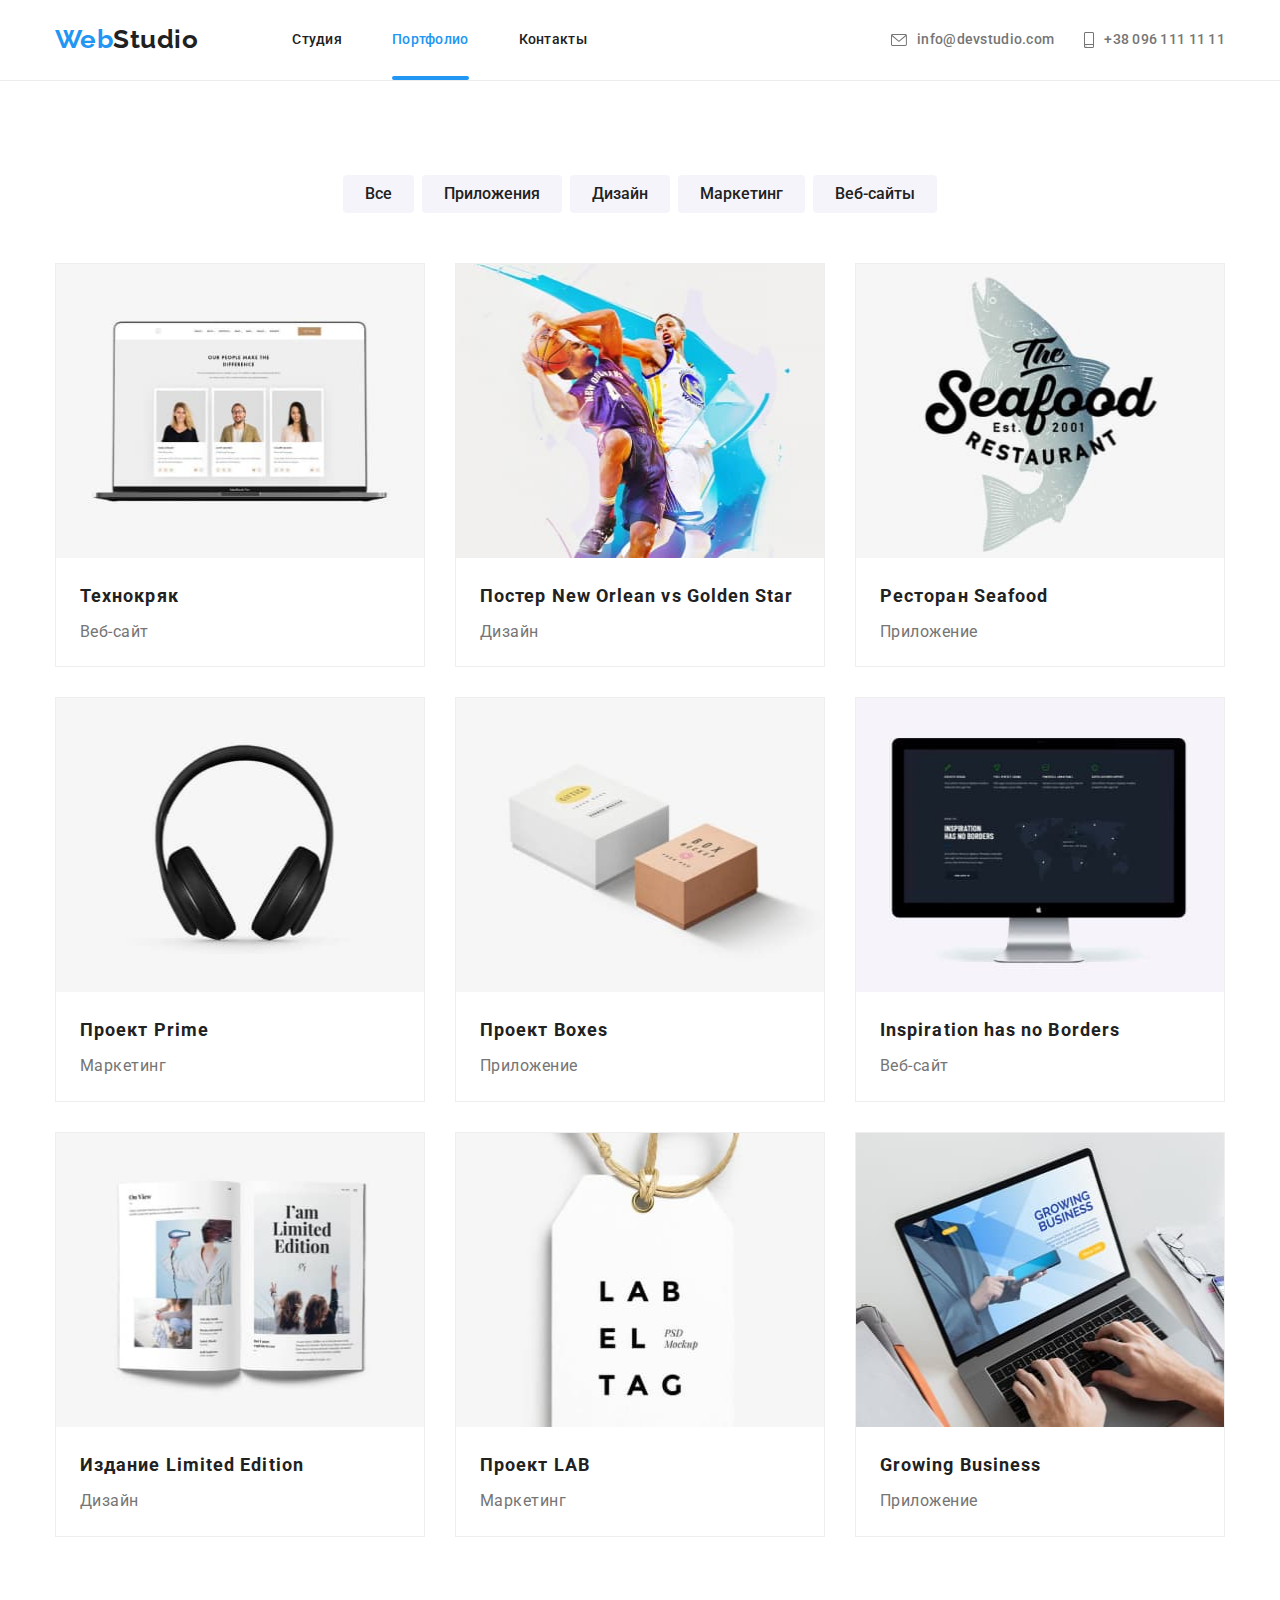
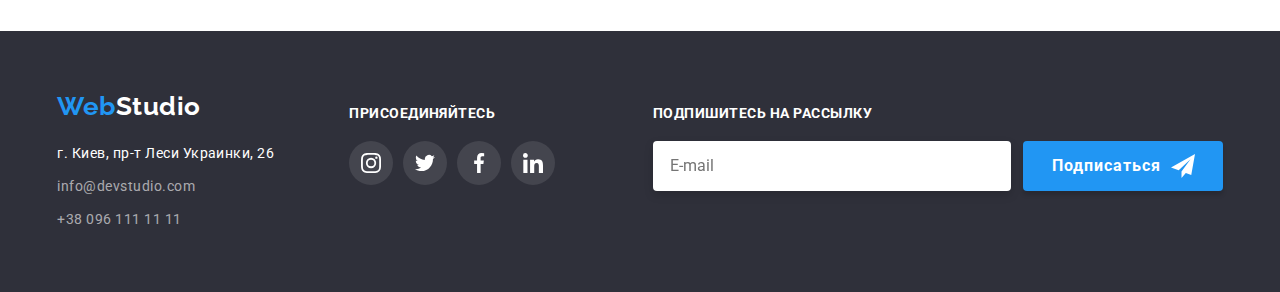
==== portfolio.html @ 0f5f6a6c "work-21-10" ====
<!DOCTYPE html>
<html lang="ru">
  <head>
    <meta charset="UTF-8" />
    <meta name="viewport" content="width=device-width, initial-scale=1.0" />
    <title>WebStudio</title>
    <link
      href="https://fonts.googleapis.com/css2?family=Raleway:ital,wght@0,400;0,500;0,700;1,400;1,500;1,700&family=Roboto:ital,wght@0,400;0,500;0,700;0,900;1,400;1,500;1,700;1,900&display=swap"
      rel="stylesheet">
    <link rel="stylesheet" href="https://cdnjs.cloudflare.com/ajax/libs/modern-normalize/1.0.0/modern-normalize.min.css">
       <link rel="stylesheet" href="./css/styles.css" />
  </head>
  <body>
    <!-- header -->
    <header class="header">
      <div class="container">
        <a class="logo" href="./index.html">Web<span class="logo-text">Studio</span></a>
        <nav>
          <ul class="menu">
            <li class="menu-item">
              <a class="link" href="./index.html">Студия</a>
            </li>
            <li class="menu-item">
              <a class="link current" href="./portfolio.html">Портфолио</a>
            </li>
            <li class="menu-item">
              <a class="link" href="#address">Контакты</a>
            </li>
          </ul>
        </nav>
    
        <ul class="contacts">
          <li class="contacts-item">
            <a class="address-link" href="mailto:info@devstudio.com"><svg class="address-link-icon" width="16px"
                height="12px">
                <use href="./images/sprite.svg#icon-envelope"></use>
              </svg>
              info@devstudio.com</a>
          </li>
          <li class="contacts-item">
            <a class="address-link" href="tel:+380961111111"><svg class="address-link-icon" width="10px" height="16px">
                <use href="./images/sprite.svg#icon-smartphone"></use>
              </svg>+38 096 111 11 11</a>
          </li>
        </ul>
      </div>
    </header>
     <!-- portfolio -->
    <main>
      <section class="portfolio">
        <div class="container portfolio-padding">
          <h1 hidden>Портфолио</h1>
          <ul class="filter">
            <li class="filter-items"> <button class="link-filter" type="button">Все</button></li>
            <li class="filter-items"> <button class="link-filter" type="button">Приложения</button></li>
            <li class="filter-items"> <button class="link-filter" type="button">Дизайн</button></li>
            <li class="filter-items"> <button class="link-filter" type="button">Маркетинг</button></li>
            <li class="filter-items"> <button class="link-filter" type="button">Веб-сайты</button></li>
          </ul>
            <ul class="content">
              <li class="content-items">
                <a class="link" href="">
                  <div class="content-overlay">
                    <img class="img-block" src="./images/portfolio/image1.jpg" width="368" height="294" alt="Технокряк Веб-сайт" />
                    <p class="description">Технокряк это современная площадка распространения коронавируса. Компании используют эту платформу для цифрового
                    шпионажа и атак на защищённые сервера конкурентов.</p>
                  </div>
                  <h2 class="title">Технокряк</h2>
                  <p class="type">Веб-сайт</p>
                </a>
              </li>
              <li class="content-items">
                <a class="link" href="">
                  <img class="img-block" src="./images/portfolio/image2.jpg" width="368" height="294" alt="Постер Дизайн" />
                  <h2 class="title">Постер New Orlean vs Golden Star</h2>
                  <p class="type">Дизайн</p>
                </a>
              </li>
              <li class="content-items">
                <a class="link" href="">
                  <img class="img-block" src="./images/portfolio/image3.jpg" width="368" height="294" alt="Ресторан Приложение" />
                  <h2 class="title">Ресторан Seafood</h2>
                  <p class="type">Приложение</p>
                </a>
              </li>
              <li class="content-items">
                <a class="link" href="">
                  <img class="img-block" src="./images/portfolio/image4.jpg" width="368" height="294" alt="Проект Прайм Маркетинг" />
                  <h2 class="title">Проект Prime</h2>
                  <p class="type">Маркетинг</p>
                </a>
              </li>
              <li class="content-items">
                <a class="link" href="">
                  <img class="img-block" src="./images/portfolio/image5.jpg" width="368" height="294" alt="Проект Боксес Приложение" />
                  <h2 class="title">Проект Boxes</h2>
                  <p class="type">Приложение</p>
                </a>
              </li>
              <li class="content-items">
                <a class="link" href="">
                  <img class="img-block" src="./images/portfolio/image6.jpg" width="368" height="294" alt="Веб-сайт" />
                  <h2 class="title">Inspiration has no Borders</h2>
                  <p class="type">Веб-сайт</p>
                </a>
              </li>
              <li class="content-items">
                <a class="link" href="">
                  <img class="img-block" src="./images/portfolio/image7.jpg" width="368" height="294" alt="Издание Дизайн" />
                  <h2 class="title">Издание Limited Edition</h2>
                  <p class="type">Дизайн</p>
                </a>
              </li>
              <li class="content-items">
                <a class="link" href="">
                  <img class="img-block" src="./images/portfolio/image8.jpg" width="368" height="294" alt="Проект ЛАБ Маркетинг" />
                  <h2 class="title">Проект LAB</h2>
                  <p class="type">Маркетинг</p>
                </a>
              </li>
              <li class="content-items">
                <a class="link" href="">
                  <img class="img-block" src="./images/portfolio/image9.jpg" width="368" height="294" alt="Приложение" />
                  <h2 class="title">Growing Business</h2>
                  <p class="type">Приложение</p>
                </a>
              </li>
            </ul>
        </div>
      </section>
    </main>
    <!-- footer -->
    <footer class="footer">
      <div class="container footer-padding">
        <div>
          <a class="logo" href="./index.html">Web<span class="logo-text">Studio</span>
          </a>
          <address class="address" id="address">
            <a class="map" href="https://goo.gl/maps/mBAU42XWuLWp58m89" target="_blank" rel="noopener noreferer">г. Киев,
              пр-т
              Леси Украинки, 26</a>
            <a class="link" href="mailto:info@devstudio.com">info@devstudio.com</a>
            <a class="link" href="tel:+380961111111">+38 096 111 11 11</a>
          </address>
        </div>
        <div class="footer-join">
          <p class="footer-join-title">присоединяйтесь</p>
          <ul class="footer-networks">
            <li class="footer-networks-list">
              <a href="https://www.instagram.com/?hl=ru" target="_blank" rel="noopener noreferer"
                class="footer-networks-links"><svg width="20px" height="20px">
                  <use href="./images/sprite.svg#icon-instagram"></use>
                </svg></a>
            </li>
            <li class="team-networks-list">
              <a href="https://twitter.com/?lang=ru" target="_blank" rel="noopener noreferer"
                class="footer-networks-links"><svg width="20px" height="20px">
                  <use href="./images/sprite.svg#icon-twitter"></use>
                </svg></a>
            </li>
            <li class="team-networks-list">
              <a href="https://uk-ua.facebook.com/" target="_blank" rel="noopener noreferer"
                class="footer-networks-links"><svg width="20px" height="20px">
                  <use href="./images/sprite.svg#icon-facebook"></use>
                </svg></a>
            </li>
            <li class="team-networks-list">
              <a href="https://www.linkedin.com/" target="_blank" rel="noopener noreferer"
                class="footer-networks-links"><svg width="20px" height="20px">
                  <use href="./images/sprite.svg#icon-linkedin"></use>
                </svg></a>
            </li>
          </ul>
          
        </div>
        <div class="footer-form-container">
          <form class="footer-form">
            <div class="footer-mai-input">
              <label for="footer-mail">Подпишитесь на рассылку</label>
              <input type="text" name="footer-mail" id="footer-mail" placeholder="E-mail">
            </div>
            
            <button type="submit">Подписаться <svg class="footer-form-icon"
              width="24px" height="24px">
              <use href="./images/sprite.svg#icon-send"></use>
            </svg></button>
          </form>
        </div>
      </div>
    </footer>
      </body>
</html>
---- css/styles.css ----
/* Основной текст  #212121; */
/* вторичный текст #757575; */
/* фон #FFFFFF; */
/* вторисный фон #F5F4FA; */
/* фон header,footer #2F303A; */
/* акцент #2196F3; */
:root {
  --primary-text-color: #212121;
  --secondary-text-color: #757575;
  --primary-bg: #ffffff;
  --secondary-bg: #f5f4fa;
  --heder-footer-bg: #2f303a;
  --accent-color: #2196f3;
}
body {
  color: var(--primary-text-color);
  background-color: var(--primary-bg);
  letter-spacing: 0.03em;
  font-family: Roboto, sans-serif;
}
ul {
  list-style-type: none;
  margin: 0px;
  padding-left: 0;
}
/* content container */
.container {
  width: 1200px;
  margin-left: auto;
  margin-right: auto;
  padding-left: 15px;
  padding-right: 15px;
  /* outline: red solid 1px; */
}
.container.align-center {
  text-align: center;
}
/* header */

.header > .container {
  display: flex;
  align-items: center;
}
.header .menu {
  display: flex;
}
.menu-item {
  position: relative;
}
.menu .menu-item:not(:last-child) {
  margin-right: 50px;
}
.header {
  border-bottom: 1px solid #ececec;
}
.header .logo {
  display: block;
  margin-right: 94px;

  color: var(--accent-color);
  font-family: Raleway, sans-serif;
  font-weight: 700;
  font-size: 26px;
  line-height: 1.2;
  text-decoration: none;
}
.logo > .logo-text {
  color: var(--primary-text-color);
}
.header .link {
  padding-top: 32px;
  padding-bottom: 32px;
  display: block;

  color: var(--primary-text-color);

  font-weight: 500;
  font-size: 14px;
  line-height: 1.14;
  letter-spacing: 0.02em;
  text-decoration: none;

  transition-property: color;
  transition-duration: 250ms;
  transition-timing-function: cubic-bezier(0.4, 0, 0.2, 1);
}
.header .link.current {
  position: relative;

  color: var(--accent-color);
}
.header .link.current::after {
  content: '';
  display: block;
  position: absolute;
  left: 0;
  bottom: 0;

  height: 4px;
  width: 100%;

  background-color: var(--accent-color);
  border-radius: 2px;
}
.header .link:hover,
.link:focus {
  color: var(--accent-color);
}
.header .contacts {
  display: flex;
  margin-left: auto;
  list-style-type: none;
}
.contacts .contacts-item:not(:last-child) {
  margin-right: 30px;
}
.header .address-link {
  display: flex;
  align-items: center;
  padding-top: 32px;
  padding-bottom: 32px;

  color: var(--secondary-text-color);
  fill: #757575;
  font-weight: 500;
  font-size: 14px;
  line-height: 1.14;
  letter-spacing: 0.02em;
  text-decoration: none;

  transition-property: color;
  transition-duration: 250ms;
  transition-timing-function: cubic-bezier(0.4, 0, 0.2, 1);
}
.address-link-icon {
  margin-right: 10px;
}
.header .address-link:hover,
.address-link:focus {
  color: var(--accent-color);
  fill: var(--accent-color);
}
/* hero */
.hero {
  height: 600px;
  max-width: 1600px;
  margin-left: auto;
  margin-right: auto;

  background-image: linear-gradient(
      rgba(47, 48, 58, 0.4),
      rgba(47, 48, 58, 0.4)
    ),
    url(../images/bg-Image.jpg);
  background-color: #c4c4c4;
  background-size: cover;
  background-repeat: no-repeat;
  background-position: center;
}
.hero > .container {
  padding-top: 200px;
  padding-bottom: 200px;
}
.hero .title {
  max-width: 700px;
  margin-top: 0;
  margin-right: auto;
  margin-left: auto;
  margin-bottom: 0;

  color: #ffffff;
  font-weight: 900;
  font-size: 44px;
  line-height: 1.4;
  text-align: center;
  letter-spacing: 0.06em;
  text-transform: uppercase;
}
/* button */
.hero .button {
  padding: 10px 32px;
  margin-top: 30px;

  background-color: var(--accent-color);

  color: #ffffff;
  font-weight: 700;
  font-size: 16px;
  line-height: 1.8;
  align-items: center;
  text-align: center;
  letter-spacing: 0.06em;

  box-shadow: 0px 4px 4px rgba(0, 0, 0, 0.15);
  border-radius: 4px;
  border: 0;

  transition-property: background-color;
  transition-duration: 250ms;
  transition-timing-function: cubic-bezier(0.4, 0, 0.2, 1);
}
.hero .button:hover,
.button:focus {
  background-color: #188ce8;
}
/* features */
.features .features-list {
  padding: 94px 0px;
  display: flex;
}
.features-list .items {
  /* width: 270px; */
  width: calc((100% - 90px) / 4);
}

.features-list .items:not(:last-child) {
  margin-right: 30px;
}
.features-list .items::before {
  display: block;
  content: '';
  height: 120px;

  background-color: var(--secondary-bg);
  background-repeat: no-repeat;
  background-position: center;
  border-radius: 4px;
}
.features-list .items:nth-child(1)::before {
  background-image: url(../images/icons/antenna.svg);
}
.features-list .items:nth-child(2)::before {
  background-image: url(../images/icons/clock.svg);
}
.features-list .items:nth-child(3)::before {
  background-image: url(../images/icons/diagram.svg);
}
.features-list .items:nth-child(4)::before {
  background-image: url(../images/icons/astronaut.svg);
}
.features .title {
  margin-top: 30px;
  margin-bottom: 0px;

  color: var(--primary-text-color);
  font-weight: 700;
  font-size: 14px;
  line-height: 1.14;
  text-transform: uppercase;
}
.features .paragraph {
  margin-top: 10px;
  margin-bottom: 0;

  color: var(--secondary-text-color);
  font-weight: 400;
  font-size: 14px;
  line-height: 1.7;
}

/* wedo */
.wedo .list-margin {
  margin-top: 50px;
  display: flex;
}
.list-margin .item-img {
  position: relative;
}
.list-margin .item-img:not(:last-child) {
  margin-right: 30px;
}
.wedo .title {
  margin-top: 0;
  margin-bottom: 0;

  color: var(--primary-text-color);
  font-weight: 700;
  font-size: 36px;
  line-height: 1.2;
  text-align: center;
}
.img-block {
  display: block;
}
.wedo .wedo-content {
  position: absolute;
  bottom: 0;
  margin-top: 0;
  margin-bottom: 0;
  padding-top: 27px;
  padding-bottom: 27px;

  width: 100%;

  font-weight: 700;
  font-size: 14px;
  line-height: 1.14;
  text-align: center;
  text-transform: uppercase;

  background-color: rgba(47, 48, 58, 0.8);
  color: #ffffff;
}
/* team */

.container.team-padding {
  padding-top: 94px;
  padding-bottom: 94px;
}
.team.margin {
  margin-top: 94px;
}
.team {
  background: var(--secondary-bg);
}
.team .team-list {
  margin-top: 50px;
  display: flex;
  justify-content: center;
}
.team-list > .list-description {
  padding-bottom: 30px;

  background: var(--primary-bg);
  box-shadow: 0px 1px 3px rgba(0, 0, 0, 0.12), 0px 1px 1px rgba(0, 0, 0, 0.14),
    0px 2px 1px rgba(0, 0, 0, 0.2);
  border-radius: 0px 0px 4px 4px;
}
.team-list .list-description:not(:last-child) {
  margin-right: 30px;
}
.team .title {
  margin-top: 0;
  margin-bottom: 0;
  color: var(--primary-text-color);
  font-weight: 700;
  font-size: 36px;
  line-height: 1.2;
  text-align: center;
}
.team .name {
  margin-top: 30px;
  margin-bottom: 0;

  color: var(--primary-text-color);
  font-weight: 500;
  font-size: 16px;
  line-height: 1.2x;
  text-align: center;
}
.team .position {
  margin-top: 10px;
  margin-bottom: 0;

  color: var(--secondary-text-color);
  font-weight: 400;
  font-size: 16px;
  line-height: 1.2x;
  text-align: center;
}
.team-networks {
  display: flex;
  justify-content: center;
  margin-top: 16px;
}
.team-networks .team-networks-links {
  padding: 12px;

  width: 44px;
  height: 44px;
  display: block;
  border-radius: 50%;

  fill: #afb1b8;

  transition-property: border-radius, background-color, fill;
  transition-duration: 250ms;
  transition-timing-function: cubic-bezier(0.4, 0, 0.2, 1);
}
.team-networks-list:not(:last-child) {
  margin-right: 10px;
}
.team-networks-links:hover,
.team-networks-links:focus {
  border-radius: 50%;
  background-color: var(--accent-color);
  fill: #ffffff;
}
/* clients */
.clients.container {
  padding-bottom: 94px;
}
.clients .title {
  margin-top: 94px;
  margin-bottom: 0;
  color: var(--primary-text-color);
  font-weight: 700;
  font-size: 36px;
  line-height: 1.167;
  text-align: center;
}
.clients .clients-list {
  display: flex;
  justify-content: center;
  margin-top: 50px;
}
.clients .clients-item:not(:last-child) {
  margin-right: 30px;
}
.clients .clients-links {
  display: flex;
  width: 170px;
  height: 90px;
  justify-content: center;
  align-items: center;

  fill: #afb1b8;
  border: 1px solid #afb1b8;
  border-radius: 4px;

  transition-property: border, fill;
  transition-duration: 250ms;
  transition-timing-function: cubic-bezier(0.4, 0, 0.2, 1);
}
.clients .clients-links:hover,
.clients .clients-links:focus {
  border: 1px solid var(--accent-color);
  fill: var(--accent-color);
}

/* footer */
.container.footer-padding {
  padding-top: 60px;
  padding-bottom: 60px;
  justify-content: space-around;
}
.footer {
  background-color: var(--heder-footer-bg);
}
.footer .logo {
  display: inline-block;
  font-family: Raleway, sans-serif;
  font-weight: 700;
  font-size: 26px;
  line-height: 1.2;
  color: var(--accent-color);
  text-decoration: none;
}
.footer .logo-text {
  color: #ffffff;
}
.footer .address {
  margin-top: 20px;

  font-style: normal;
}
.footer .map {
  color: #ffffff;
  font-weight: 400;
  font-size: 14px;
  line-height: 1.7;
  text-decoration: none;
}
.footer .link {
  display: block;
  margin-top: 9px;

  color: rgba(255, 255, 255, 0.6);
  font-weight: 400;
  font-size: 14px;
  line-height: 1.7;
  text-decoration: none;
}
.footer-join {
  margin-left: 70px;
  padding-top: 14px;
}
.footer-join-title {
  margin-top: 0;
  margin-bottom: 0;
  font-weight: 700;
  font-size: 14px;
  line-height: 1.142;
  text-transform: uppercase;

  color: #ffffff;
}
.container.footer-padding {
  display: flex;
}
.footer-networks {
  display: flex;
  margin-top: 20px;
}
.footer-networks .footer-networks-links {
  padding: 12px;

  width: 44px;
  height: 44px;
  display: block;
  border-radius: 50%;

  background-color: rgba(255, 255, 255, 0.1);
  fill: #ffffff;

  transition-property: border-radius, background-color, fill;
  transition-duration: 250ms;
  transition-timing-function: cubic-bezier(0.4, 0, 0.2, 1);
}
.footer-networks-list:not(:last-child) {
  margin-right: 10px;
}
.footer-networks-links:hover,
.footer-networks-links:focus {
  border-radius: 50%;
  background-color: var(--accent-color);
  fill: #ffffff;
}
/* footer-form */

.footer-form {
  display: flex;
  align-items: flex-end;
}
.footer-mai-input {
  display: flex;
  flex-direction: column;
}
.footer-mai-input label {
  font-weight: 700;
  font-size: 14px;
  line-height: 1.142;
  text-transform: uppercase;
  color: #ffffff;
}
.footer-mai-input input {
  margin-top: 20px;
  padding-top: 15px;
  left: 16px;
  padding-bottom: 15px;
  padding-left: 16px;

  width: 358px;

  border: 1px solid rgba(255, 255, 255, 0.3);
  filter: drop-shadow(0px 4px 4px rgba(0, 0, 0, 0.15));
  border-radius: 4px;
}
.footer-form-container {
  padding-top: 14px;
  margin-left: 93px;
}

.footer-form-container button {
  margin-left: 12px;
  padding-top: 10px;
  padding-right: 28px;
  padding-bottom: 10px;
  padding-left: 29px;

  display: flex;
  align-items: center;

  font-weight: 700;
  font-size: 16px;
  line-height: 1.875;
  letter-spacing: 0.06em;
  color: #ffffff;
  background-color: var(--accent-color);

  border: 0;
  box-shadow: 0px 4px 4px rgba(0, 0, 0, 0.15);
  border-radius: 4px;
}
.footer-form-icon {
  margin-left: 10px;
}

/* modal */
.backdrop {
  position: fixed;
  top: 0;
  left: 0;

  width: 100%;
  height: 100%;

  background: rgba(0, 0, 0, 0.2);

  transition-property: opacity;
  transition-duration: 250ms;
  transition-timing-function: cubic-bezier(0.4, 0, 0.2, 1);
}
/* .backdrop.is-hidden {
  opacity: 0;
  pointer-events: none;
} */
.modal {
  position: absolute;
  top: 50%;
  left: 50%;

  width: 528px;
  height: 581px;

  background: #ffffff;
  box-shadow: 0px 1px 3px rgba(0, 0, 0, 0.12), 0px 1px 1px rgba(0, 0, 0, 0.14),
    0px 2px 1px rgba(0, 0, 0, 0.2);
  border-radius: 4px;

  transform: translate(-50%, -50%) scale(1);
  transition: transform 250ms cubic-bezier(0.4, 0, 0.2, 1);
}
/* .backdrop.is-hidden .modal {
  transform: translate(-50%, -50%) scale(0);
} */
.modal .modal-button {
  position: absolute;
  right: 8px;
  top: 8px;
  padding: 5px;

  width: 30px;
  height: 30px;

  background-color: #fff;
  border: 1px solid rgba(0, 0, 0, 0.1);
  border-radius: 50%;
}
.modal-content {
  margin-top: 40px;
  margin-right: 40px;
  margin-bottom: 40px;
  margin-left: 40px;

  display: flex;
  flex-direction: column;
}

/* --page portfolio-- */
.portfolio .filter {
  display: flex;
  justify-content: center;
}
.portfolio .filter-items:not(:last-child) {
  margin-right: 8px;
}
.container.portfolio-padding {
  padding-top: 94px;
  padding-bottom: 94px;
}

.filter .link-filter {
  padding: 6px 22px;

  font-weight: 500;
  font-size: 16px;
  line-height: 1.6;
  text-align: center;

  color: var(--primary-text-color);
  background: #f5f4fa;
  border-radius: 4px;
  border: 0;

  transition-property: background-color, color, box-shadow;
  transition-duration: 250ms;
  transition-timing-function: cubic-bezier(0.4, 0, 0.2, 1);
}
.filter .link-filter:hover,
.link-filter:focus {
  background-color: var(--accent-color);
  color: #ffffff;
  box-shadow: 0px 3px 1px rgba(0, 0, 0, 0.1), 0px 1px 2px rgba(0, 0, 0, 0.08),
    0px 2px 2px rgba(0, 0, 0, 0.12);
}
.portfolio .content {
  margin-top: 50px;
  display: flex;
  flex-wrap: wrap;
}

.portfolio .content-items {
  width: calc((100% - 60px) / 3);
}
.portfolio .content-items:not(:nth-child(3n)) {
  margin-right: 30px;
}
.portfolio .content-items:not(:nth-child(-n + 3)) {
  margin-top: 30px;
}
.content .link {
  display: block;

  background: var(--primary-bg);
  border: 1px solid #eeeeee;
  text-decoration: none;
  padding-bottom: 20px;

  transition-property: box-shadow;
  transition-duration: 250ms;
  transition-timing-function: cubic-bezier(0.4, 0, 0.2, 1);
}
.content .link:hover,
.content .link:focus {
  box-shadow: 0px 1px 1px rgba(0, 0, 0, 0.12), 0px 4px 4px rgba(0, 0, 0, 0.06),
    1px 4px 6px rgba(0, 0, 0, 0.16);
}
.content .title {
  margin-top: 20px;
  margin-bottom: 0;
  padding-left: 24px;

  color: var(--primary-text-color);
  font-weight: 700;
  font-size: 18px;
  line-height: 2;
  letter-spacing: 0.06em;
}
.content .type {
  margin-top: 4px;
  margin-bottom: 0;
  padding-left: 24px;

  color: var(--secondary-text-color);
  font-weight: 400;
  font-size: 16px;
  line-height: 1.8;
}
.content-overlay {
  position: relative;
  display: flex;
  align-items: center;
  overflow: hidden;
}
.content-overlay::before {
  content: '';
  position: absolute;
  width: 100%;
  height: 100%;

  background: rgba(33, 150, 243, 0.9);
  opacity: 0;

  transition-property: opacity, transform;
  transition-duration: 250ms;
  transition-timing-function: cubic-bezier(0.4, 0, 0.2, 1);
  transform: translateY(100%);
}
.content .link:hover .content-overlay::before,
.content .link:focus .content-overlay::before {
  opacity: 1;
  transform: translateY(0);
}

.content-overlay > .description {
  position: absolute;
  margin-top: 0;
  margin-bottom: 0;
  padding-right: 24px;
  padding-left: 24px;

  font-size: 18px;
  line-height: 1.555;
  color: #ffffff;
  opacity: 0;

  transition-property: opacity, transform;
  transition-duration: 250ms;
  transition-timing-function: cubic-bezier(0.4, 0, 0.2, 1);
  transform: translateY(100%);
}

.content .link:hover .description,
.content .link:focus .description {
  opacity: 1;
  transform: translateY(0);
}
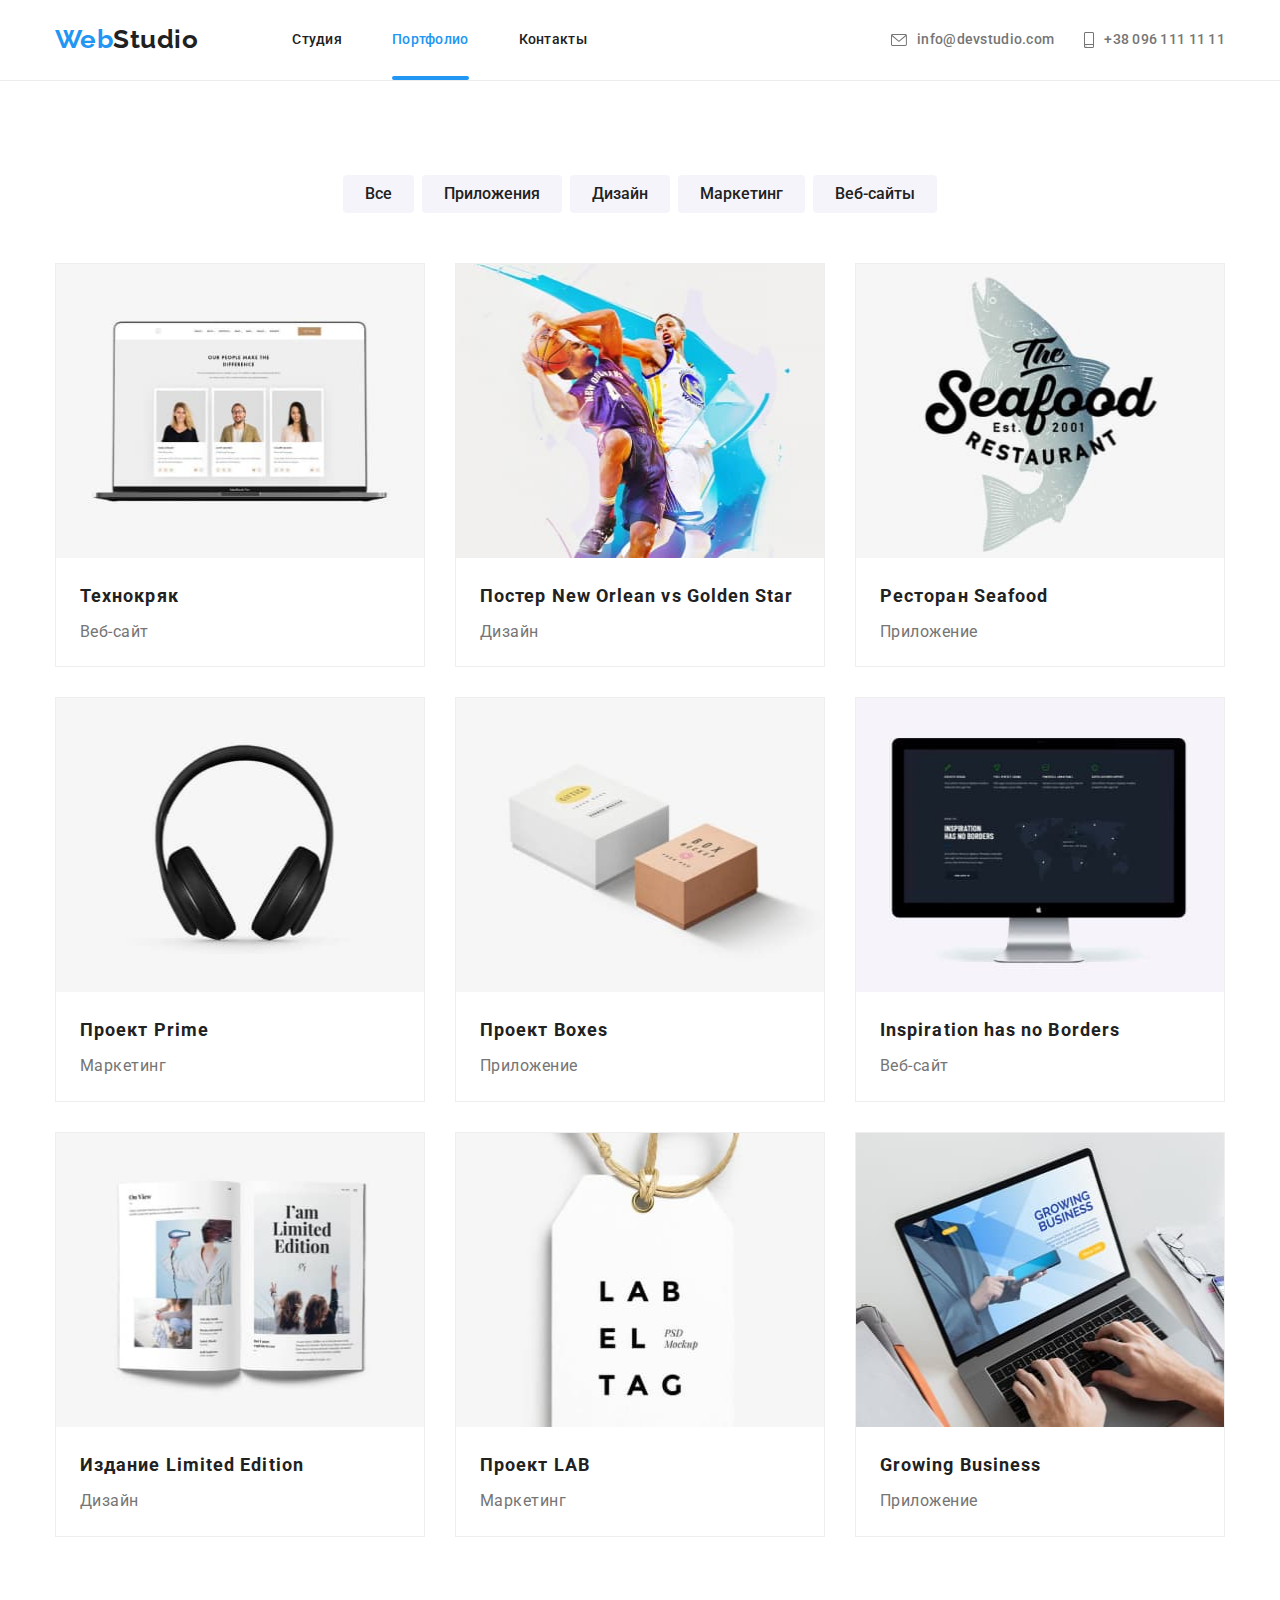
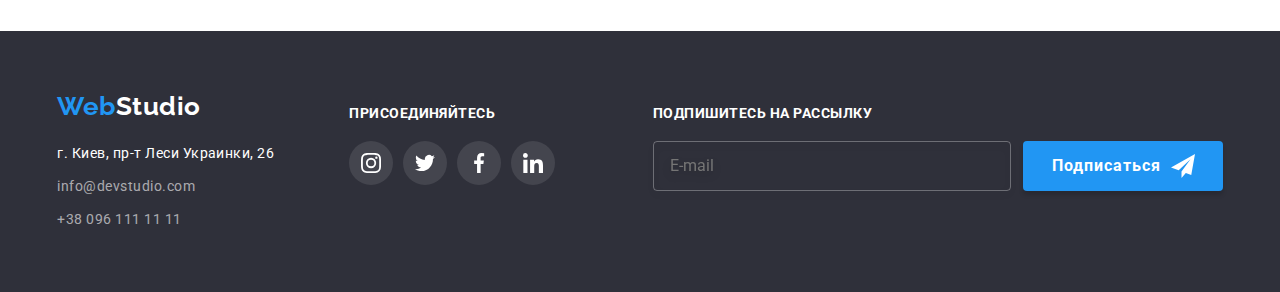
==== commit 424e143a: "home-22-10" ====
--- a/portfolio.html
+++ b/portfolio.html
@@ -71,56 +71,72 @@
               </li>
               <li class="content-items">
                 <a class="link" href="">
-                  <img class="img-block" src="./images/portfolio/image2.jpg" width="368" height="294" alt="Постер Дизайн" />
+                  <div class="content-overlay">
+                    <img class="img-block" src="./images/portfolio/image2.jpg" width="368" height="294" alt="Постер Дизайн" />
+                  </div>                  
                   <h2 class="title">Постер New Orlean vs Golden Star</h2>
                   <p class="type">Дизайн</p>
                 </a>
               </li>
               <li class="content-items">
                 <a class="link" href="">
-                  <img class="img-block" src="./images/portfolio/image3.jpg" width="368" height="294" alt="Ресторан Приложение" />
+                  <div class="content-overlay">
+                    <img class="img-block" src="./images/portfolio/image3.jpg" width="368" height="294" alt="Ресторан Приложение" />
+                  </div>                  
                   <h2 class="title">Ресторан Seafood</h2>
                   <p class="type">Приложение</p>
                 </a>
               </li>
               <li class="content-items">
                 <a class="link" href="">
-                  <img class="img-block" src="./images/portfolio/image4.jpg" width="368" height="294" alt="Проект Прайм Маркетинг" />
+                  <div class="content-overlay">
+                    <img class="img-block" src="./images/portfolio/image4.jpg" width="368" height="294" alt="Проект Прайм Маркетинг" />
+                  </div>                  
                   <h2 class="title">Проект Prime</h2>
                   <p class="type">Маркетинг</p>
                 </a>
               </li>
               <li class="content-items">
                 <a class="link" href="">
-                  <img class="img-block" src="./images/portfolio/image5.jpg" width="368" height="294" alt="Проект Боксес Приложение" />
+                  <div class="content-overlay">
+                    <img class="img-block" src="./images/portfolio/image5.jpg" width="368" height="294" alt="Проект Боксес Приложение" />
+                  </div>                  
                   <h2 class="title">Проект Boxes</h2>
                   <p class="type">Приложение</p>
                 </a>
               </li>
               <li class="content-items">
                 <a class="link" href="">
-                  <img class="img-block" src="./images/portfolio/image6.jpg" width="368" height="294" alt="Веб-сайт" />
+                  <div class="content-overlay">
+                    <img class="img-block" src="./images/portfolio/image6.jpg" width="368" height="294" alt="Веб-сайт" />
+                  </div>                  
                   <h2 class="title">Inspiration has no Borders</h2>
                   <p class="type">Веб-сайт</p>
                 </a>
               </li>
               <li class="content-items">
                 <a class="link" href="">
-                  <img class="img-block" src="./images/portfolio/image7.jpg" width="368" height="294" alt="Издание Дизайн" />
+                  <div class="content-overlay">
+                    <img class="img-block" src="./images/portfolio/image7.jpg" width="368" height="294" alt="Издание Дизайн" />
+                  </div>                  
                   <h2 class="title">Издание Limited Edition</h2>
                   <p class="type">Дизайн</p>
                 </a>
               </li>
               <li class="content-items">
                 <a class="link" href="">
-                  <img class="img-block" src="./images/portfolio/image8.jpg" width="368" height="294" alt="Проект ЛАБ Маркетинг" />
+                  <div class="content-overlay">
+                    <img class="img-block" src="./images/portfolio/image8.jpg" width="368" height="294" alt="Проект ЛАБ Маркетинг" />
+                  </div>                  
                   <h2 class="title">Проект LAB</h2>
                   <p class="type">Маркетинг</p>
                 </a>
               </li>
               <li class="content-items">
                 <a class="link" href="">
-                  <img class="img-block" src="./images/portfolio/image9.jpg" width="368" height="294" alt="Приложение" />
+                  <div class="content-overlay">
+                    <img class="img-block" src="./images/portfolio/image9.jpg" width="368" height="294" alt="Приложение" />
+                  </div>                  
                   <h2 class="title">Growing Business</h2>
                   <p class="type">Приложение</p>
                 </a>
@@ -171,19 +187,18 @@
                 </svg></a>
             </li>
           </ul>
-          
+    
         </div>
         <div class="footer-form-container">
           <form class="footer-form">
             <div class="footer-mai-input">
               <label for="footer-mail">Подпишитесь на рассылку</label>
-              <input type="text" name="footer-mail" id="footer-mail" placeholder="E-mail">
+              <input type="mail" name="footer-mail" id="footer-mail" placeholder="E-mail">
             </div>
-            
-            <button type="submit">Подписаться <svg class="footer-form-icon"
-              width="24px" height="24px">
-              <use href="./images/sprite.svg#icon-send"></use>
-            </svg></button>
+    
+            <button type="submit">Подписаться <svg class="footer-form-icon" width="24px" height="24px">
+                <use href="./images/sprite.svg#icon-send"></use>
+              </svg></button>
           </form>
         </div>
       </div>
--- a/css/styles.css
+++ b/css/styles.css
@@ -23,6 +23,16 @@
   margin: 0px;
   padding-left: 0;
 }
+.hidden {
+  position: absolute;
+  width: 1px;
+  height: 1px;
+  margin: -1px;
+  border: 0;
+  padding: 0;
+  clip: rect(0 0 0 0);
+  overflow: hidden;
+}
 /* content container */
 .container {
   width: 1200px;
@@ -536,7 +546,7 @@
 .footer-mai-input input {
   margin-top: 20px;
   padding-top: 15px;
-  left: 16px;
+  padding-right: 16px;
   padding-bottom: 15px;
   padding-left: 16px;
 
@@ -545,6 +555,7 @@
   border: 1px solid rgba(255, 255, 255, 0.3);
   filter: drop-shadow(0px 4px 4px rgba(0, 0, 0, 0.15));
   border-radius: 4px;
+  background-color: transparent;
 }
 .footer-form-container {
   padding-top: 14px;
@@ -591,11 +602,12 @@
   transition-duration: 250ms;
   transition-timing-function: cubic-bezier(0.4, 0, 0.2, 1);
 }
-/* .backdrop.is-hidden {
+.backdrop.is-hidden {
   opacity: 0;
   pointer-events: none;
-} */
+}
 .modal {
+  padding: 40px;
   position: absolute;
   top: 50%;
   left: 50%;
@@ -611,9 +623,9 @@
   transform: translate(-50%, -50%) scale(1);
   transition: transform 250ms cubic-bezier(0.4, 0, 0.2, 1);
 }
-/* .backdrop.is-hidden .modal {
+.backdrop.is-hidden .modal {
   transform: translate(-50%, -50%) scale(0);
-} */
+}
 .modal .modal-button {
   position: absolute;
   right: 8px;
@@ -626,15 +638,153 @@
   background-color: #fff;
   border: 1px solid rgba(0, 0, 0, 0.1);
   border-radius: 50%;
+
+  transition-property: border;
+  transition-duration: 250ms;
+  transition-timing-function: cubic-bezier(0.4, 0, 0.2, 1);
+}
+.modal-button:hover,
+.modal-button:focus {
+  fill: var(--accent-color);
 }
 .modal-content {
-  margin-top: 40px;
-  margin-right: 40px;
-  margin-bottom: 40px;
-  margin-left: 40px;
-
   display: flex;
   flex-direction: column;
+  /* align-items: center; */
+}
+.modal-content .title {
+  margin-top: 0;
+  margin-bottom: 12px;
+
+  font-weight: 700;
+  font-size: 20px;
+  line-height: 1.15;
+  text-align: center;
+  color: var(--primary-text-color);
+}
+.modal-content-label {
+  position: relative;
+  display: block;
+
+  font-weight: 400;
+  font-size: 12px;
+  line-height: 1.166;
+  letter-spacing: 0.01em;
+  color: var(--secondary-text-color);
+}
+.modal-content-label:nth-child(n + 3) {
+  margin-top: 10px;
+}
+.modal-content-imput {
+  margin-top: 4px;
+  padding-top: 12px;
+  padding-right: 16px;
+  padding-bottom: 12px;
+  padding-left: 35px;
+
+  display: block;
+
+  border: 1px solid rgba(33, 33, 33, 0.2);
+  border-radius: 4px;
+
+  width: 100%;
+  resize: none;
+
+  transition-property: border;
+  transition-duration: 250ms;
+  transition-timing-function: cubic-bezier(0.4, 0, 0.2, 1);
+}
+
+.modal-content-imput:focus,
+.modal-content-imput:hover {
+  border: 1px solid var(--accent-color);
+}
+.modal-content-imput:focus ~ .modal-content-icon,
+.modal-content-imput:hover ~ .modal-content-icon {
+  fill: var(--accent-color);
+}
+.modal-content-imput.coments {
+  padding-left: 16px;
+
+  height: 120px;
+}
+.modal-content-icon {
+  position: absolute;
+  top: 50%;
+  left: 12px;
+
+  transition-property: fill;
+  transition-duration: 250ms;
+  transition-timing-function: cubic-bezier(0.4, 0, 0.2, 1);
+}
+.modal-content-check {
+  display: flex;
+  align-items: center;
+  flex-direction: row-reverse;
+
+  margin-top: 20px;
+  margin-right: auto;
+  margin-left: auto;
+
+  font-weight: 400;
+  font-size: 14px;
+  line-height: 1.714;
+  color: var(--secondary-text-color);
+}
+.input-check-castom {
+  margin-right: 7px;
+
+  width: 16px;
+  height: 15px;
+
+  border: 1px solid #212121;
+  border-radius: 4px;
+  fill: #ffffff;
+  background-color: #ffffff;
+
+  transition-property: background-color, border-color;
+  transition-duration: 250ms;
+  transition-timing-function: cubic-bezier(0.4, 0, 0.2, 1);
+}
+.input-check-castom svg {
+  display: block;
+}
+.modal-input-check:checked ~ .input-check-castom {
+  background-color: var(--accent-color);
+  border-color: var(--accent-color);
+}
+.modal-content-check .link {
+  margin-left: 4px;
+  color: var(--accent-color);
+}
+.modal-content-button {
+  margin-top: 30px;
+  margin-right: auto;
+  margin-left: auto;
+  padding-top: 10px;
+  padding-right: 55px;
+  padding-bottom: 10px;
+  padding-left: 56px;
+
+  font-weight: 700;
+  font-size: 16px;
+  line-height: 1.875;
+  letter-spacing: 0.06em;
+  color: #ffffff;
+  background-color: #2196f3;
+  box-shadow: 0px 4px 4px rgba(0, 0, 0, 0.15);
+  border-radius: 4px;
+  border: 0;
+
+  transition-property: background-color;
+  transition-duration: 250ms;
+  transition-timing-function: cubic-bezier(0.4, 0, 0.2, 1);
+}
+.modal-content-button:hover,
+.modal-content-button:focus {
+  background: #188ce8;
+  box-shadow: 0px 4px 4px rgba(0, 0, 0, 0.15);
+  border-radius: 4px;
 }
 
 /* --page portfolio-- */
